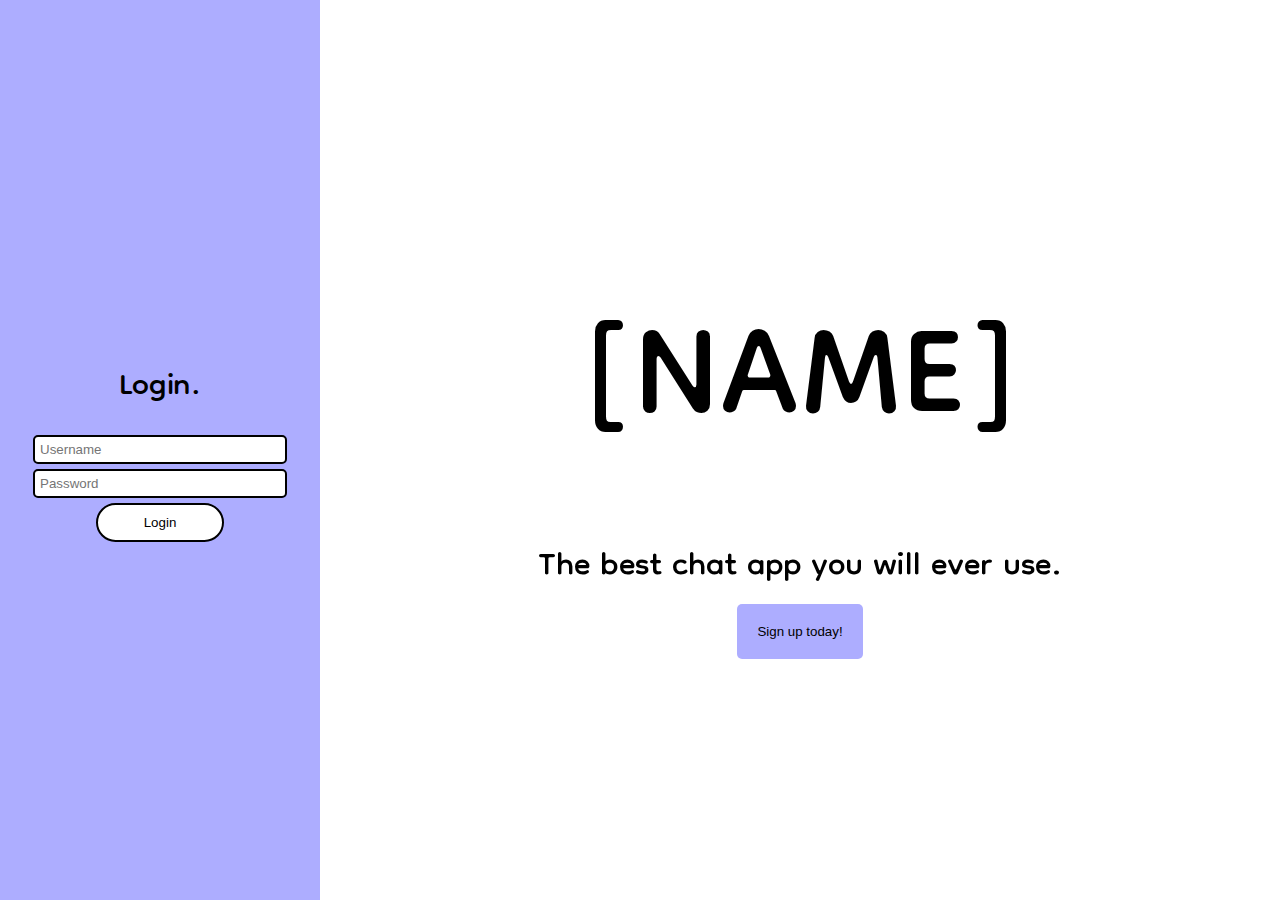
==== signup.html @ 77271a90 "added signin button" ====
<!DOCTYPE html>
<html lang="en">
<head>
    <meta charset="UTF-8">
    <meta http-equiv="X-UA-Compatible" content="IE=edge">
    <meta name="viewport" content="width=device-width, initial-scale=1.0">
    <title>Design contest</title>
    <link rel="stylesheet" href="styles.css">
</head>
<body>
    <div class="x">
    <div class="side">
        <div class="sh">Login.</div>
        <input type="text" class="i" placeholder="Username">
        <input type="password" class="i" placeholder="Password">
        <button class="b" >Login</button>
    </div>
    <div class="rest">


        <div class="headx">[NAME]</div>
        <div class="headxx">The best chat app you will ever use.</div>
    <button class="signup">
        Sign up today!
    </button>

    </div>
</div>
</body>
</html>
---- styles.css ----
@import url('https://fonts.googleapis.com/css2?family=Dongle:wght@700&display=swap');

body {
    margin: 0;
    padding: 0;
    font-family: 'Dongle', sans-serif;
}

.side {
    width: 25%;
    height: 100vh;
    background-color: rgb(173, 173, 255);
    display: flex;
    flex-direction: column;
    justify-content: center;
    align-items: center;
    font-size: 3em;
}

.sh {
    margin-bottom: 12px;
}

.i {
    transition: all 0.5s;
    border-radius: 5px;
    padding: 5px;
    width: 75%;
    margin-bottom: 5px;
    border: 2px solid black;
    background-color: white;
    
}

.b {
    transition: all 0.5s;
    border-radius: 50px;
    padding: 10px;
    width: 40%;
    margin-bottom: 5px;
    border: 2px solid black;
    background-color: white;
}

.i:hover {
    
    background-color: rgb(187, 187, 187);
}

.b:hover {
    background-color: rgb(187, 187, 187);
}

.b:active {
    background-color: rgb(148, 148, 148);
}

.i:active {
    background-color: rgb(148, 148, 148);
}

.rest {
    height: 100vh;
    width: calc(100% - 25%);
    display: flex;
    justify-content: center;
    align-items: center;
    flex-direction: column;

}

.x {
    display: flex;
    flex-direction: row;
}

.headx{
    font-size: 200px;
}

.headxx {
    font-size: 50px;
}

.signup {
    transition:    all  0.5s;
    padding: 20px;
    background-color: rgb(173, 173, 255);
    border: none;
    border-radius: 5px;
}

.signup:hover {

    background-color: rgb(140, 140, 214);

}

.signup:active {

    background-color: rgb(82, 82, 134);

}
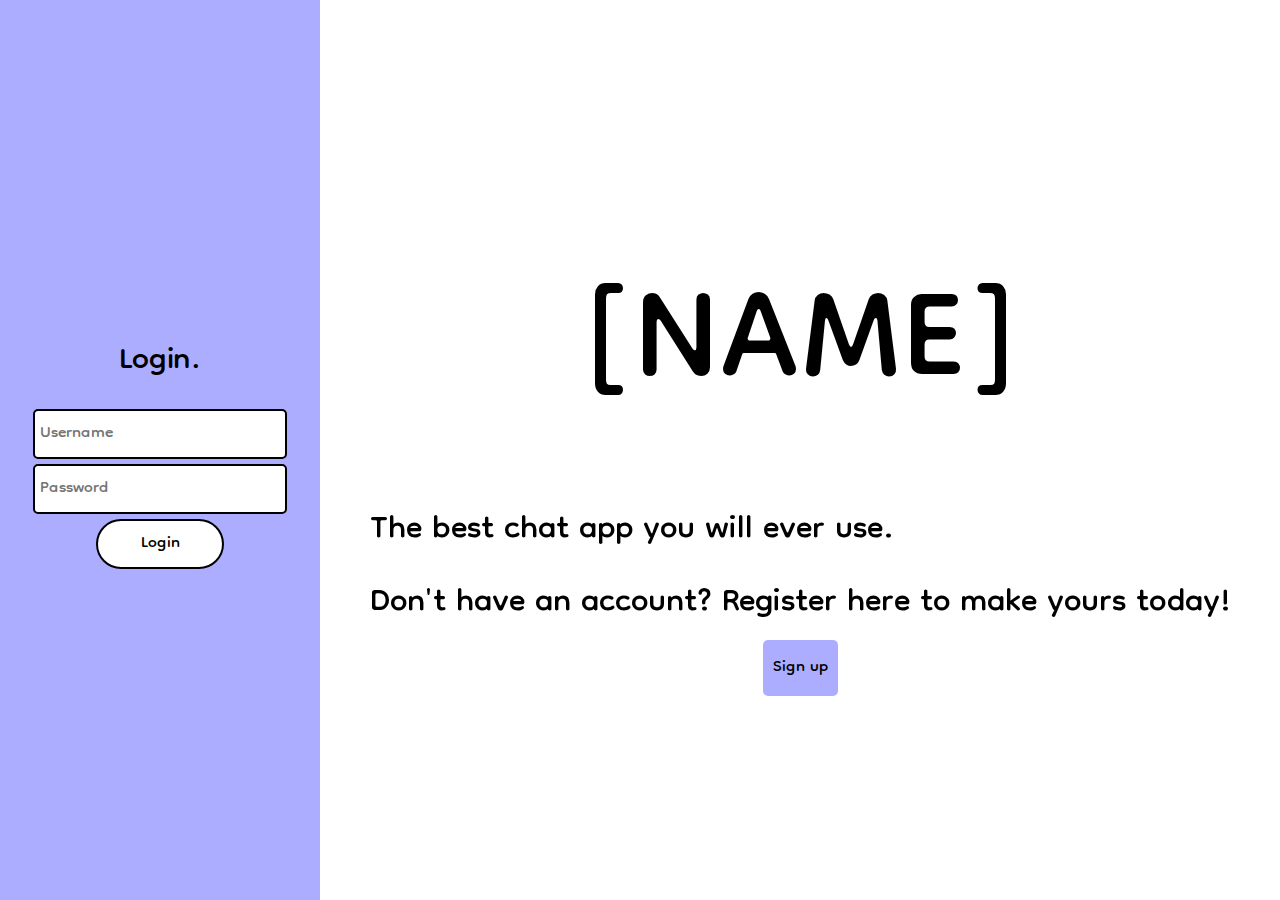
==== commit 293ec873: "changed sign up thing" ====
--- a/signup.html
+++ b/signup.html
@@ -19,9 +19,10 @@
 
 
         <div class="headx">[NAME]</div>
-        <div class="headxx">The best chat app you will ever use.</div>
+        <div class="headxx">The best chat app you will ever use. 
+            <br>Don't have an account? Register here to make yours today!</div>
     <button class="signup">
-        Sign up today!
+        Sign up
     </button>
 
     </div>
--- a/styles.css
+++ b/styles.css
@@ -1,5 +1,5 @@
 @import url('https://fonts.googleapis.com/css2?family=Dongle:wght@700&display=swap');
-
+@import url('https://css.gg/add-r.css');
 body {
     margin: 0;
     padding: 0;
@@ -29,17 +29,20 @@
     margin-bottom: 5px;
     border: 2px solid black;
     background-color: white;
-    
+    font-family: 'Dongle', sans-serif;
+    font-size: 25px;
 }
 
 .b {
     transition: all 0.5s;
     border-radius: 50px;
-    padding: 10px;
+    padding: 5px;
     width: 40%;
     margin-bottom: 5px;
     border: 2px solid black;
     background-color: white;
+    font-family: 'Dongle', sans-serif;
+    font-size: 25px;
 }
 
 .i:hover {
@@ -80,14 +83,17 @@
 
 .headxx {
     font-size: 50px;
+
 }
 
 .signup {
     transition:    all  0.5s;
-    padding: 20px;
+    padding: 10px;
     background-color: rgb(173, 173, 255);
     border: none;
     border-radius: 5px;
+    font-family: 'Dongle', sans-serif;
+    font-size: 25px;
 }
 
 .signup:hover {
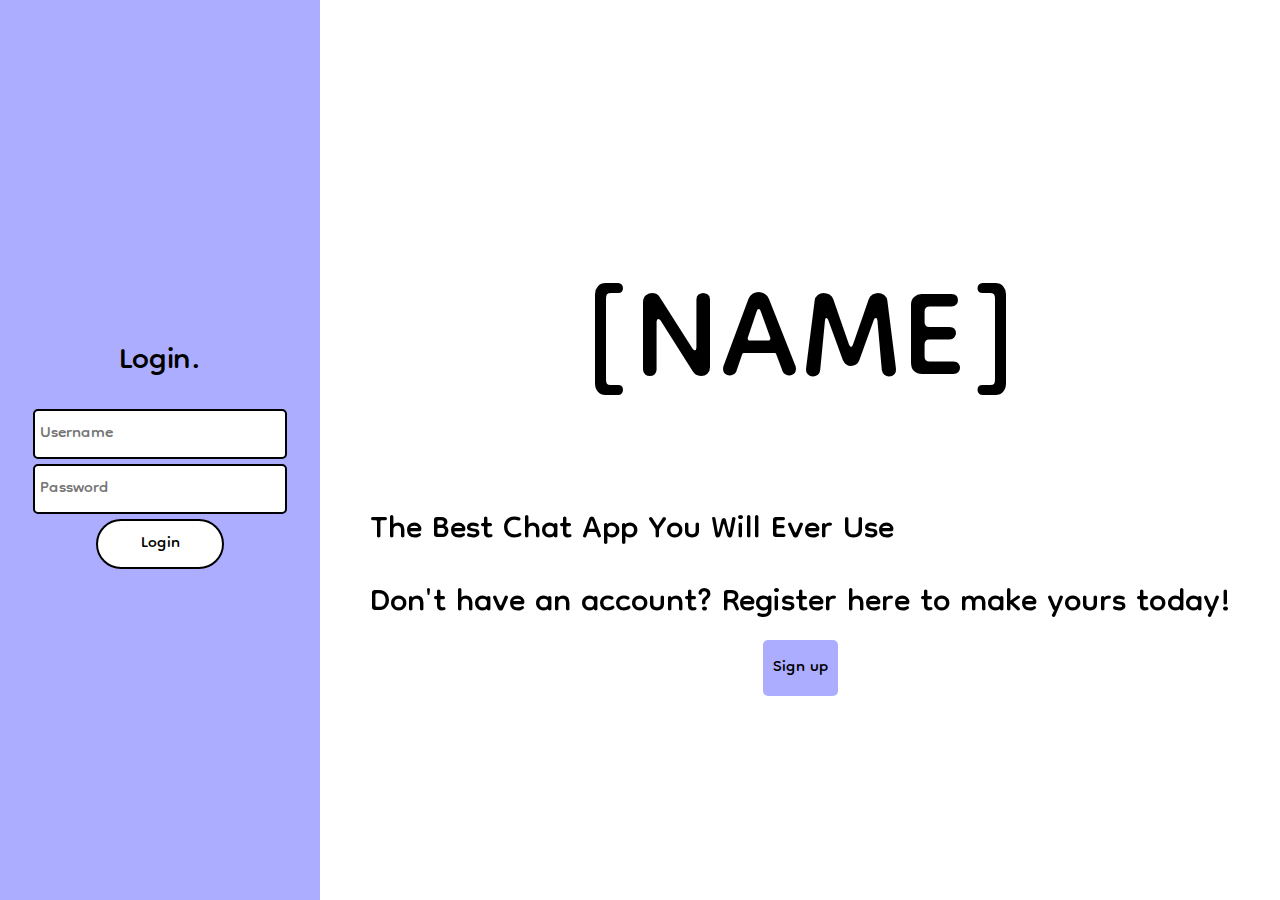
==== commit c5bc5ec4: "changed text for .headxx" ====
--- a/signup.html
+++ b/signup.html
@@ -19,7 +19,7 @@
 
 
         <div class="headx">[NAME]</div>
-        <div class="headxx">The best chat app you will ever use. 
+        <div class="headxx">The Best Chat App You Will Ever Use
             <br>Don't have an account? Register here to make yours today!</div>
     <button class="signup">
         Sign up
